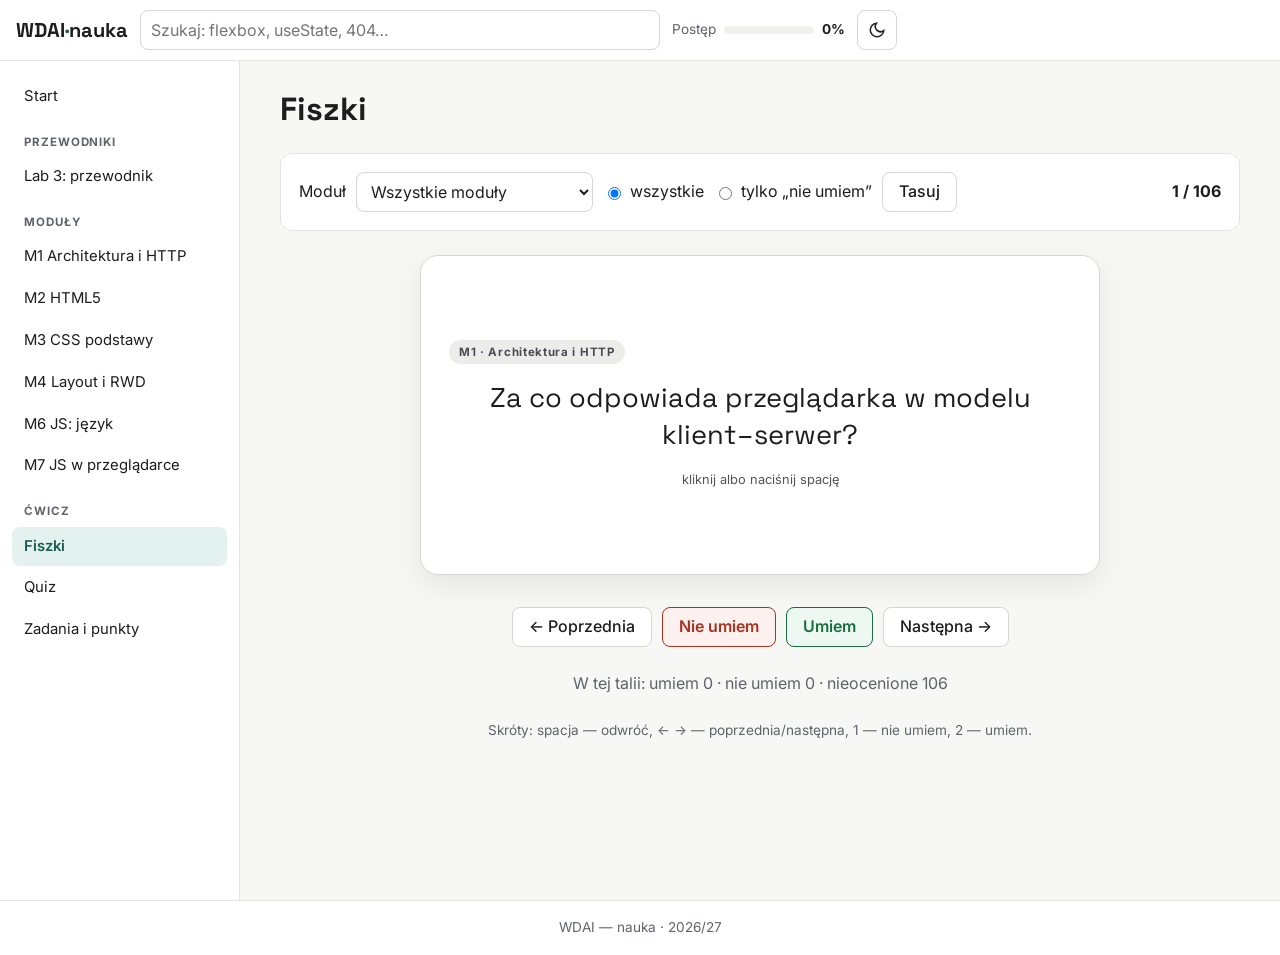
==== fiszki.html @ 5dace7bc "Aplikacja do nauki WDAI: lekcje HTML/CSS/JS, przewodnik Lab 3, fiszki, quiz, zadania Dokumentacja: P" ====
<!DOCTYPE html>
<html lang="pl">
  <head>
    <meta charset="UTF-8" />
    <meta name="viewport" content="width=device-width, initial-scale=1" />
    <title>Fiszki — WDAI nauka</title>
    <link rel="preconnect" href="https://fonts.googleapis.com" />
    <link rel="preconnect" href="https://fonts.gstatic.com" crossorigin />
    <link href="https://fonts.googleapis.com/css2?family=Inter:wght@400;500;600;700&family=JetBrains+Mono:wght@400;600&family=Space+Grotesk:wght@500;700&display=swap" rel="stylesheet" />
    <link rel="stylesheet" href="css/style.css" />
    <script src="js/core.js" defer></script>
    <script src="js/data/m1.js" defer></script>
    <script src="js/data/m2.js" defer></script>
    <script src="js/data/m3.js" defer></script>
    <script src="js/data/m4.js" defer></script>
    <script src="js/data/m6.js" defer></script>
    <script src="js/data/m7.js" defer></script>
    <script src="js/data/l3.js" defer></script>
    <script src="js/pages/fiszki.js" defer></script>
  </head>
  <body data-page="fiszki">
    <div class="page">
      <header class="site-header" id="site-header"></header>
      <nav class="site-nav" id="site-nav" aria-label="Główna nawigacja"></nav>
      <main class="site-main" id="main">
        <div class="container">
          <h1>Fiszki</h1>
          <form class="row card" id="filters" aria-label="Ustawienia fiszek">
            <label for="f-mod">Moduł</label>
            <select id="f-mod"></select>
            <fieldset class="row" style="border:0;margin:0;padding:0">
              <legend class="sr-only">Tryb</legend>
              <label class="row" style="gap:6px"><input type="radio" name="mode" value="all" checked> wszystkie</label>
              <label class="row" style="gap:6px"><input type="radio" name="mode" value="nie"> tylko „nie umiem”</label>
            </fieldset>
            <button type="button" class="btn" id="shuffle">Tasuj</button>
            <strong class="spacer" id="pos" aria-live="polite"></strong>
          </form>

          <div class="flash-wrap">
            <button class="flashcard" id="card" aria-live="polite">
              <div class="flash-face"><span class="tag" id="f-tag"></span><span class="q" id="f-q"></span><span class="flash-hint">kliknij albo naciśnij spację</span></div>
              <div class="flash-face flash-back"><span class="tag" style="background:rgba(255,255,255,.18);color:#fff">ODPOWIEDŹ</span><span class="q" id="f-a"></span></div>
            </button>
          </div>

          <div class="row" style="justify-content:center">
            <button class="btn" id="prev">← Poprzednia</button>
            <button class="btn btn-bad" id="no">Nie umiem</button>
            <button class="btn btn-ok" id="yes">Umiem</button>
            <button class="btn" id="next">Następna →</button>
          </div>
          <p class="muted" style="text-align:center" id="summary"></p>
          <p class="muted" style="text-align:center;font-size:.85rem">Skróty: spacja — odwróć, ← → — poprzednia/następna, 1 — nie umiem, 2 — umiem.</p>
        </div>
      </main>
      <footer class="site-footer">WDAI — nauka · 2026/27</footer>
    </div>
  </body>
</html>
---- css/style.css ----
/* =========================================================
   WDAI — nauka · wspólny arkusz stylów
   Mobile-first: style bazowe = telefon, @media rozszerza.
   ========================================================= */

/* ---------- 1. Zmienne (design tokens) ---------- */
:root {
  --bg: #f7f7f5;
  --surface: #ffffff;
  --surface-2: #f0f0ec;
  --border: #e4e4e0;
  --border-strong: #d6d6d2;
  --text: #1d1d1f;
  --muted: #5f636a;
  --accent: #1d5c54;
  --accent-text: #1d5c54;
  --accent-soft: #e3f1ef;
  --badge: #c2410c;
  --ok: #1a6e3e;
  --ok-soft: #eef8f2;
  --bad: #a8321f;
  --bad-soft: #fdf1ef;
  --tip: #eef7f6;

  --t-html: #b8361a;  --t-html-soft: #fbe9e4;
  --t-css: #2152c4;   --t-css-soft: #e3ebfd;
  --t-js: #8a6a00;    --t-js-soft: #fbf1d6;
  --t-react: #08698a; --t-react-soft: #e0f2f8;
  --t-server: #2f6b2d; --t-server-soft: #e6f3e4;
  --t-bs: #6a45a3;    --t-bs-soft: #efe8fa;
  --t-gen: #4a4d52;   --t-gen-soft: #ececea;

  /* kolory kodu (ciemny edytor w obu motywach) */
  --code-bg: #1b1d23;
  --code-text: #e6e6e6;
  --c-comment: #8b919c;
  --c-keyword: #c792ea;
  --c-string: #c3e88d;
  --c-number: #f78c6c;
  --c-tag: #f07178;
  --c-attr: #ffcb6b;
  --c-prop: #82aaff;
  --c-func: #82aaff;
  --c-punct: #89ddff;
  --c-selector: #ffcb6b;

  --radius: 12px;
  --radius-sm: 8px;
  --font: "Inter", system-ui, -apple-system, "Segoe UI", Roboto, sans-serif;
  --font-head: "Space Grotesk", "Inter", system-ui, sans-serif;
  --font-mono: "JetBrains Mono", ui-monospace, "Cascadia Code", Consolas, monospace;
  --shadow: 0 10px 30px rgba(0, 0, 0, 0.08);
}

[data-theme="dark"] {
  --bg: #15171c;
  --surface: #1e2128;
  --surface-2: #262a32;
  --border: #2e323b;
  --border-strong: #3a3f49;
  --text: #e8e8ea;
  --muted: #a3a8b1;
  --accent: #3fae9f;
  --accent-text: #6fd3c4;
  --accent-soft: #1d3330;
  --ok: #5bd18b;
  --ok-soft: #173326;
  --bad: #ff8a7d;
  --bad-soft: #3a1f1c;
  --tip: #1d2b2a;
  --t-html: #ff8f73;  --t-html-soft: #3a231d;
  --t-css: #8fb0ff;   --t-css-soft: #1e2840;
  --t-js: #f0c94a;    --t-js-soft: #352d14;
  --t-react: #61dafb; --t-react-soft: #16303a;
  --t-server: #8fd483; --t-server-soft: #1d3220;
  --t-bs: #b99cf0;    --t-bs-soft: #2b2340;
  --t-gen: #c4c7cc;   --t-gen-soft: #2b2e35;
  --code-bg: #111318;
  --shadow: 0 10px 30px rgba(0, 0, 0, 0.4);
}

/* ---------- 2. Reset i podstawy ---------- */
*, *::before, *::after { box-sizing: border-box; }

html { scroll-behavior: smooth; }
@media (prefers-reduced-motion: reduce) {
  html { scroll-behavior: auto; }
  *, *::before, *::after { transition: none !important; animation: none !important; }
}

body {
  margin: 0;
  background: var(--bg);
  color: var(--text);
  font-family: var(--font);
  font-size: 16px;
  line-height: 1.6;
}

h1, h2, h3, h4 { font-family: var(--font-head); line-height: 1.25; margin: 0; }
h1 { font-size: clamp(1.6rem, 3vw, 2rem); }
h2 { font-size: 1.35rem; }
h3 { font-size: 1.1rem; }
p { margin: 0; }
a { color: var(--accent-text); }
a:hover { text-decoration-thickness: 2px; }
img { max-width: 100%; height: auto; }
button, input, select, textarea { font: inherit; color: inherit; }
code { font-family: var(--font-mono); font-size: 0.88em; background: var(--surface-2); padding: 0.1em 0.35em; border-radius: 4px; }

.sr-only {
  position: absolute; width: 1px; height: 1px; overflow: hidden;
  clip: rect(0 0 0 0); white-space: nowrap;
}

:focus-visible { outline: 3px solid var(--accent); outline-offset: 2px; }

/* ---------- 3. Układ strony (Grid + mobile-first) ---------- */
.page {
  display: grid;
  grid-template-areas: "header" "main" "footer";
  grid-template-columns: minmax(0, 1fr);
  min-height: 100dvh;
}
.site-header { grid-area: header; }
.site-nav { grid-area: nav; }
.site-main { grid-area: main; }
.site-footer { grid-area: footer; }

@media (min-width: 1024px) {
  .page {
    grid-template-columns: 240px minmax(0, 1fr);
    grid-template-rows: auto 1fr auto;
    grid-template-areas:
      "header header"
      "nav    main"
      "footer footer";
  }
}

/* ---------- 4. Nagłówek ---------- */
.site-header {
  position: sticky; top: 0; z-index: 20;
  display: flex; align-items: center; gap: 12px;
  padding: 10px 16px;
  background: var(--surface);
  border-bottom: 1px solid var(--border);
}
.logo { font-family: var(--font-head); font-weight: 700; font-size: 1.25rem; color: var(--text); text-decoration: none; white-space: nowrap; }
.logo span { color: var(--accent-text); }

.search { position: relative; flex: 1; max-width: 520px; }
.search input {
  width: 100%; height: 40px; padding: 0 14px;
  border: 1px solid var(--border-strong); border-radius: var(--radius-sm);
  background: var(--bg);
}
.search-results {
  position: absolute; left: 0; right: 0; top: 46px;
  background: var(--surface); border: 1px solid var(--border); border-radius: var(--radius-sm);
  box-shadow: var(--shadow); list-style: none; margin: 0; padding: 6px; max-height: 60vh; overflow: auto;
}
.search-results a { display: block; padding: 8px 10px; border-radius: 6px; text-decoration: none; color: var(--text); }
.search-results a:hover, .search-results a:focus { background: var(--accent-soft); }
.search-results small { color: var(--muted); display: block; }

.icon-btn {
  width: 40px; height: 40px; flex: none;
  display: inline-flex; align-items: center; justify-content: center;
  border: 1px solid var(--border-strong); border-radius: var(--radius-sm);
  background: var(--surface); cursor: pointer;
}
.header-progress { display: none; align-items: center; gap: 8px; font-size: 0.85rem; color: var(--muted); }
.header-progress strong { color: var(--text); }
.menu-btn { display: inline-flex; }

@media (min-width: 768px) { .header-progress { display: flex; } }
@media (min-width: 1024px) { .menu-btn { display: none; } }

/* ---------- 5. Nawigacja ---------- */
.site-nav {
  display: none;
  background: var(--surface);
  border-right: 1px solid var(--border);
  padding: 16px 12px 24px;
}
.site-nav.open {
  display: block;
  position: fixed; inset: 61px 0 0 0; z-index: 15; overflow: auto;
}
@media (min-width: 1024px) {
  .site-nav { display: block; position: sticky; top: 61px; height: calc(100dvh - 61px); overflow: auto; }
}
.site-nav ul { list-style: none; margin: 0; padding: 0; display: flex; flex-direction: column; gap: 2px; }
.site-nav a {
  display: flex; justify-content: space-between; align-items: center; gap: 8px;
  padding: 8px 12px; border-radius: var(--radius-sm);
  color: var(--text); text-decoration: none; font-size: 0.93rem;
}
.site-nav a:hover { background: var(--surface-2); }
.site-nav a[aria-current="page"] { background: var(--accent-soft); color: var(--accent-text); font-weight: 600; }
.nav-label { padding: 14px 12px 4px; font-size: 0.72rem; font-weight: 700; letter-spacing: 0.08em; color: var(--muted); }
.done-mark { color: var(--ok); font-size: 0.85rem; }

/* ---------- 6. Treść ---------- */
.site-main { padding: 20px 16px 48px; min-width: 0; }
@media (min-width: 768px) { .site-main { padding: 28px 32px 64px; } }
.container { max-width: 960px; margin: 0 auto; display: flex; flex-direction: column; gap: 24px; }

.site-footer {
  padding: 16px; text-align: center; font-size: 0.85rem; color: var(--muted);
  border-top: 1px solid var(--border); background: var(--surface);
}

/* ---------- 7. Komponenty ---------- */
.card {
  background: var(--surface); border: 1px solid var(--border); border-radius: var(--radius);
  padding: 18px;
}
.grid-cards { display: grid; gap: 14px; grid-template-columns: repeat(auto-fill, minmax(220px, 1fr)); }

.module-card {
  display: flex; flex-direction: column; gap: 8px;
  text-decoration: none; color: var(--text);
  border-top: 4px solid var(--tc, var(--muted));
  transition: transform 0.15s ease, box-shadow 0.15s ease;
}
.module-card:hover { transform: translateY(-2px); box-shadow: var(--shadow); }
.module-card small { color: var(--tc); font-weight: 700; font-size: 0.75rem; letter-spacing: 0.04em; }

.tag {
  display: inline-block; align-self: flex-start; padding: 3px 10px; border-radius: 999px;
  font-size: 0.72rem; font-weight: 700; letter-spacing: 0.06em;
  background: var(--tcs, var(--surface-2)); color: var(--tc, var(--muted));
}
[data-tech="html"]   { --tc: var(--t-html);   --tcs: var(--t-html-soft); }
[data-tech="css"]    { --tc: var(--t-css);    --tcs: var(--t-css-soft); }
[data-tech="js"]     { --tc: var(--t-js);     --tcs: var(--t-js-soft); }
[data-tech="react"]  { --tc: var(--t-react);  --tcs: var(--t-react-soft); }
[data-tech="server"] { --tc: var(--t-server); --tcs: var(--t-server-soft); }
[data-tech="bs"]     { --tc: var(--t-bs);     --tcs: var(--t-bs-soft); }
[data-tech="gen"]    { --tc: var(--t-gen);    --tcs: var(--t-gen-soft); }

.bar { height: 8px; background: var(--surface-2); border-radius: 4px; overflow: hidden; }
.bar > span { display: block; height: 100%; background: var(--accent); border-radius: 4px; transition: width 0.3s ease; }

.btn {
  display: inline-flex; align-items: center; justify-content: center; gap: 6px;
  min-height: 40px; padding: 0 16px;
  border: 1px solid var(--border-strong); border-radius: var(--radius-sm);
  background: var(--surface); color: var(--text);
  text-decoration: none; cursor: pointer; font-weight: 500;
}
.btn:hover { background: var(--surface-2); }
.btn-primary { background: var(--accent); border-color: var(--accent); color: #fff; }
.btn-primary:hover { background: var(--accent); filter: brightness(1.1); }
[data-theme="dark"] .btn-primary { color: #0e1714; }
.btn-ok { background: var(--ok-soft); border-color: var(--ok); color: var(--ok); font-weight: 600; }
.btn-bad { background: var(--bad-soft); border-color: var(--bad); color: var(--bad); font-weight: 600; }
.btn-sm { min-height: 32px; padding: 0 10px; font-size: 0.85rem; }
.row { display: flex; flex-wrap: wrap; gap: 10px; align-items: center; }
.spacer { margin-left: auto; }
.muted { color: var(--muted); }

.hero {
  background: var(--accent); color: #fff; border-radius: 16px; padding: 24px;
  display: flex; flex-direction: column; gap: 14px;
}
[data-theme="dark"] .hero { background: #1d4d47; }
.hero .bar { background: rgba(255,255,255,0.25); max-width: 360px; }
.hero .bar > span { background: #fff; }
.hero .btn { align-self: flex-start; background: #fff; color: #1d5c54; border-color: #fff; font-weight: 600; }

.tip { background: var(--tip); border-radius: 10px; padding: 14px 16px; }
.tip strong { color: var(--accent-text); }
.warn { background: var(--bad-soft); border-radius: 10px; padding: 14px 16px; }

select, input[type="text"], input[type="search"], input[type="number"], input[type="date"], textarea {
  min-height: 40px; padding: 6px 10px;
  border: 1px solid var(--border-strong); border-radius: var(--radius-sm);
  background: var(--surface);
}

/* ---------- 8. Lekcja ---------- */
.lesson-layout { display: grid; gap: 24px; grid-template-columns: minmax(0, 1fr); }
@media (min-width: 1280px) {
  .lesson-layout { grid-template-columns: minmax(0, 1fr) 220px; }
  .toc { position: sticky; top: 80px; align-self: start; }
}
.toc { font-size: 0.9rem; display: flex; flex-direction: column; gap: 6px; }
.toc a { text-decoration: none; }
.toc ol { margin: 0; padding-left: 20px; display: flex; flex-direction: column; gap: 4px; }

.topic-list { list-style: none; margin: 0; padding: 0; display: grid; gap: 4px 20px; grid-template-columns: repeat(auto-fill, minmax(260px, 1fr)); }
.topic-list label { display: flex; gap: 8px; align-items: flex-start; cursor: pointer; }
.topic-list input { margin-top: 5px; accent-color: var(--accent); }
.topic-list a { color: var(--text); }

.topic { scroll-margin-top: 80px; display: flex; flex-direction: column; gap: 16px; padding-top: 8px; }
.topic + .topic { border-top: 1px solid var(--border); padding-top: 32px; }
.section-label { font-size: 0.72rem; font-weight: 700; letter-spacing: 0.1em; color: var(--muted); }
.theory p + p { margin-top: 10px; }
.theory ul { margin: 8px 0 0; padding-left: 20px; }
.theory li + li { margin-top: 4px; }

/* blok składni: kod + legenda */
.syntax { border: 1px solid var(--border); border-radius: var(--radius); overflow: hidden; background: var(--surface); }
.syntax-head { display: flex; align-items: center; gap: 10px; padding: 8px 12px; border-bottom: 1px solid var(--border); font-size: 0.9rem; }
.syntax-head .lang { font-family: var(--font-mono); font-size: 0.75rem; color: var(--muted); text-transform: uppercase; }
.syntax-body { display: grid; grid-template-columns: minmax(0, 1fr); }
@media (min-width: 1500px) { .syntax-body.has-legend { grid-template-columns: minmax(0, 1.6fr) minmax(0, 1fr); } }
.syntax-body.has-legend .legend { border-top: 1px solid var(--border); }
@media (min-width: 1500px) { .syntax-body.has-legend .legend { border-top: 0; } }
.legend { margin: 0; padding: 12px; display: flex; flex-direction: column; gap: 4px; font-size: 0.9rem; line-height: 1.45; }
.legend div { display: flex; gap: 10px; padding: 6px 8px; border-radius: 8px; }
.legend div:hover, .legend div.active { background: var(--t-react-soft); }
.legend dt { flex: none; }
.legend dd { margin: 0; }
.mk {
  display: inline-flex; align-items: center; justify-content: center;
  width: 20px; height: 20px; border-radius: 50%;
  background: #0a7ea4; color: #fff; font: 700 0.7rem var(--font);
}
.syntax-explain { padding: 10px 14px; border-top: 1px solid var(--border); font-size: 0.93rem; }

/* kod */
pre.code, .pg-editor-wrap {
  color-scheme: dark;                 /* ciemne paski przewijania */
  font-variant-ligatures: none;       /* => pokazuj jako dwa znaki, nie strzałkę */
}
pre.code {
  margin: 0; padding: 16px; overflow-x: auto;
  background: var(--code-bg); color: var(--code-text);
  font-family: var(--font-mono); font-size: 0.86rem; line-height: 1.75; tab-size: 2;
}
pre.code code { background: none; padding: 0; font-size: inherit; color: inherit; }
.tok-comment { color: var(--c-comment); font-style: italic; }
.tok-keyword { color: var(--c-keyword); }
.tok-string { color: var(--c-string); }
.tok-number { color: var(--c-number); }
.tok-tag { color: var(--c-tag); }
.tok-attr { color: var(--c-attr); }
.tok-prop { color: var(--c-prop); }
.tok-func { color: var(--c-func); }
.tok-punct { color: var(--c-punct); }
.tok-selector { color: var(--c-selector); }
.tok-marker { color: #fff; background: #0a7ea4; border-radius: 4px; padding: 0 3px; font-style: normal; transition: background 0.15s; }
.tok-marker.flash { background: #c2410c; outline: 2px solid #fff; }

/* częste błędy */
.mistake { display: grid; gap: 10px; grid-template-columns: minmax(0, 1fr); }
@media (min-width: 768px) { .mistake { grid-template-columns: repeat(2, minmax(0, 1fr)); } }
.mistake > div { border-radius: 10px; padding: 12px 14px; display: flex; flex-direction: column; gap: 6px; min-width: 0; }
.mistake .bad { background: var(--bad-soft); border: 1px solid var(--bad); }
.mistake .good { background: var(--ok-soft); border: 1px solid var(--ok); }
.mistake strong { font-size: 0.85rem; }
.mistake .bad strong { color: var(--bad); }
.mistake .good strong { color: var(--ok); }
.mistake pre.code { border-radius: 8px; padding: 10px 12px; font-size: 0.8rem; }

/* piaskownica */
.playground { border: 1px solid var(--border-strong); border-radius: var(--radius); overflow: hidden; background: var(--surface); }
.pg-tabs { display: flex; gap: 4px; padding: 8px; border-bottom: 1px solid var(--border); flex-wrap: wrap; align-items: center; }
.pg-tabs [role="tab"] { min-height: 32px; padding: 0 12px; border: 1px solid var(--border-strong); border-radius: 8px; background: var(--surface); cursor: pointer; font-size: 0.85rem; }
.pg-tabs [role="tab"][aria-selected="true"] { background: var(--accent); border-color: var(--accent); color: #fff; font-weight: 600; }
.pg-body { display: grid; grid-template-columns: minmax(0, 1fr); }
@media (min-width: 900px) { .pg-body { grid-template-columns: repeat(2, minmax(0, 1fr)); } }
/* edytor z kolorowaniem: przezroczysty textarea nad pokolorowanym <pre> */
.pg-editor-wrap { position: relative; min-height: 320px; background: var(--code-bg); }
.pg-editor-wrap .pg-hl,
.pg-editor-wrap .pg-editor {
  position: absolute; inset: 0; margin: 0; border: 0; border-radius: 0;
  padding: 14px; overflow: auto; white-space: pre; tab-size: 2;
  font-family: var(--font-mono); font-size: 0.85rem; line-height: 1.7; letter-spacing: 0;
}
.pg-editor-wrap .pg-hl { pointer-events: none; }
.pg-editor {
  resize: none; background: transparent; color: transparent; caret-color: #fff;
  -webkit-text-fill-color: transparent;
}
.pg-editor::selection { background: rgba(130, 170, 255, 0.35); }
.pg-editor:focus-visible { outline: 3px solid var(--accent); outline-offset: -3px; }
.pg-preview { display: flex; flex-direction: column; min-height: 260px; border-left: 1px solid var(--border); }
.pg-preview iframe { flex: 1; width: 100%; border: none; background: #fff; min-height: 240px; }
.pg-console { margin: 0; max-height: 120px; overflow: auto; padding: 8px 12px; font: 0.78rem var(--font-mono); background: var(--surface-2); border-top: 1px solid var(--border); white-space: pre-wrap; }
.pg-console:empty { display: none; }
[data-pg] { min-height: 380px; }   /* rezerwacja miejsca: strona nie skacze przy ładowaniu */
.pg-task { padding: 12px 14px; border-top: 1px solid var(--border); display: flex; flex-direction: column; gap: 8px; }
details summary { cursor: pointer; font-weight: 600; }
details > *:not(summary) { margin-top: 8px; }

.lesson-nav { display: flex; flex-wrap: wrap; gap: 10px; border-top: 1px solid var(--border); padding-top: 18px; }

/* ---------- 9. Fiszki ---------- */
.flash-wrap { perspective: 1200px; width: 100%; max-width: 680px; margin: 0 auto; }
.flashcard {
  position: relative; width: 100%; height: 320px; border: none; padding: 0; background: none; cursor: pointer;
  transform-style: preserve-3d; transition: transform 0.5s ease;
}
.flashcard.flipped { transform: rotateY(180deg); }
.flash-face {
  position: absolute; inset: 0; backface-visibility: hidden;
  display: flex; flex-direction: column; align-items: center; justify-content: center; gap: 16px;
  padding: 28px; border-radius: 18px; border: 1px solid var(--border-strong);
  background: var(--surface); box-shadow: var(--shadow); text-align: center;
}
.flash-face .q { font-family: var(--font-head); font-size: clamp(1.2rem, 2.6vw, 1.7rem); line-height: 1.35; }
.flash-back { transform: rotateY(180deg); background: var(--accent); color: #fff; }
[data-theme="dark"] .flash-back { background: #1d4d47; }
.flash-back code { background: rgba(255,255,255,0.15); color: #fff; }
.flash-hint { font-size: 0.8rem; opacity: 0.75; }

/* ---------- 10. Quiz ---------- */
.options { display: flex; flex-direction: column; gap: 10px; }
.option {
  text-align: left; min-height: 52px; padding: 10px 16px;
  border: 1px solid var(--border-strong); border-radius: 10px; background: var(--surface); cursor: pointer;
  display: flex; justify-content: space-between; gap: 10px; align-items: center;
}
.option:hover:not(:disabled) { border-color: var(--accent); }
.option:disabled { cursor: default; }
.option.correct { border: 2px solid var(--ok); background: var(--ok-soft); color: var(--ok); font-weight: 600; }
.option.wrong { border: 2px solid var(--bad); background: var(--bad-soft); color: var(--bad); font-weight: 600; }

/* ---------- 11. Plan (oś czasu) ---------- */
.timeline { list-style: none; margin: 0; padding: 0; }
.timeline > li { position: relative; padding: 0 0 24px 32px; border-left: 2px solid var(--border-strong); margin-left: 8px; }
.timeline > li:last-child { border-left-color: transparent; }
.timeline > li::before {
  content: ""; position: absolute; left: -9px; top: 4px;
  width: 16px; height: 16px; border-radius: 50%;
  background: var(--surface); border: 2px solid var(--muted);
}
.timeline > li.done::before { background: var(--ok); border-color: var(--ok); }
.timeline > li.current::before { border: 4px solid var(--accent); }
.status { font-size: 0.72rem; font-weight: 700; padding: 3px 10px; border-radius: 999px; background: var(--surface-2); color: var(--muted); }
.status.done { background: var(--ok-soft); color: var(--ok); }
.status.current { background: var(--accent-soft); color: var(--accent-text); }

/* ---------- 12. Zadania ---------- */
.task-group { background: var(--surface); border: 1px solid var(--border); border-radius: var(--radius); padding: 14px 18px; }
.task-group summary { display: flex; gap: 10px; align-items: center; list-style: none; }
.task-group summary::-webkit-details-marker { display: none; }
.task-group summary::before { content: "▸"; transition: transform 0.2s; }
.task-group[open] summary::before { transform: rotate(90deg); }
.task-item { display: flex; gap: 12px; align-items: flex-start; padding: 10px 0; border-top: 1px solid var(--border); }
.task-item label { flex: 1; display: flex; gap: 8px; align-items: flex-start; cursor: pointer; }
.task-item input { margin-top: 5px; accent-color: var(--accent); }
.task-item .pts { font-weight: 600; white-space: nowrap; }

/* ---------- 13. Narzędzia ---------- */
.spec-boxes { display: grid; grid-template-columns: repeat(3, minmax(0, 1fr)); gap: 10px; text-align: center; }
.spec-boxes div { border: 1px solid var(--border); border-radius: 10px; padding: 12px; }
.spec-boxes strong { font-size: 2rem; font-family: var(--font-head); display: block; }
.box-vis { display: flex; justify-content: center; padding: 16px 0; overflow-x: auto; }
.box-layer { border: 2px dashed; padding: 14px; border-radius: 6px; text-align: center; font-size: 0.75rem; }
.box-margin { border-color: #f4a261; background: rgba(244,162,97,0.12); }
.box-border { border-color: #e9c46a; border-style: solid; background: rgba(233,196,106,0.15); }
.box-padding { border-color: #2a9d8f; background: rgba(42,157,143,0.15); }
.box-content { border-color: #457b9d; border-style: solid; background: rgba(69,123,157,0.2); padding: 18px 26px; }

.form-grid { display: grid; gap: 12px; grid-template-columns: repeat(auto-fill, minmax(160px, 1fr)); }
.form-grid label { display: flex; flex-direction: column; gap: 4px; font-size: 0.9rem; }
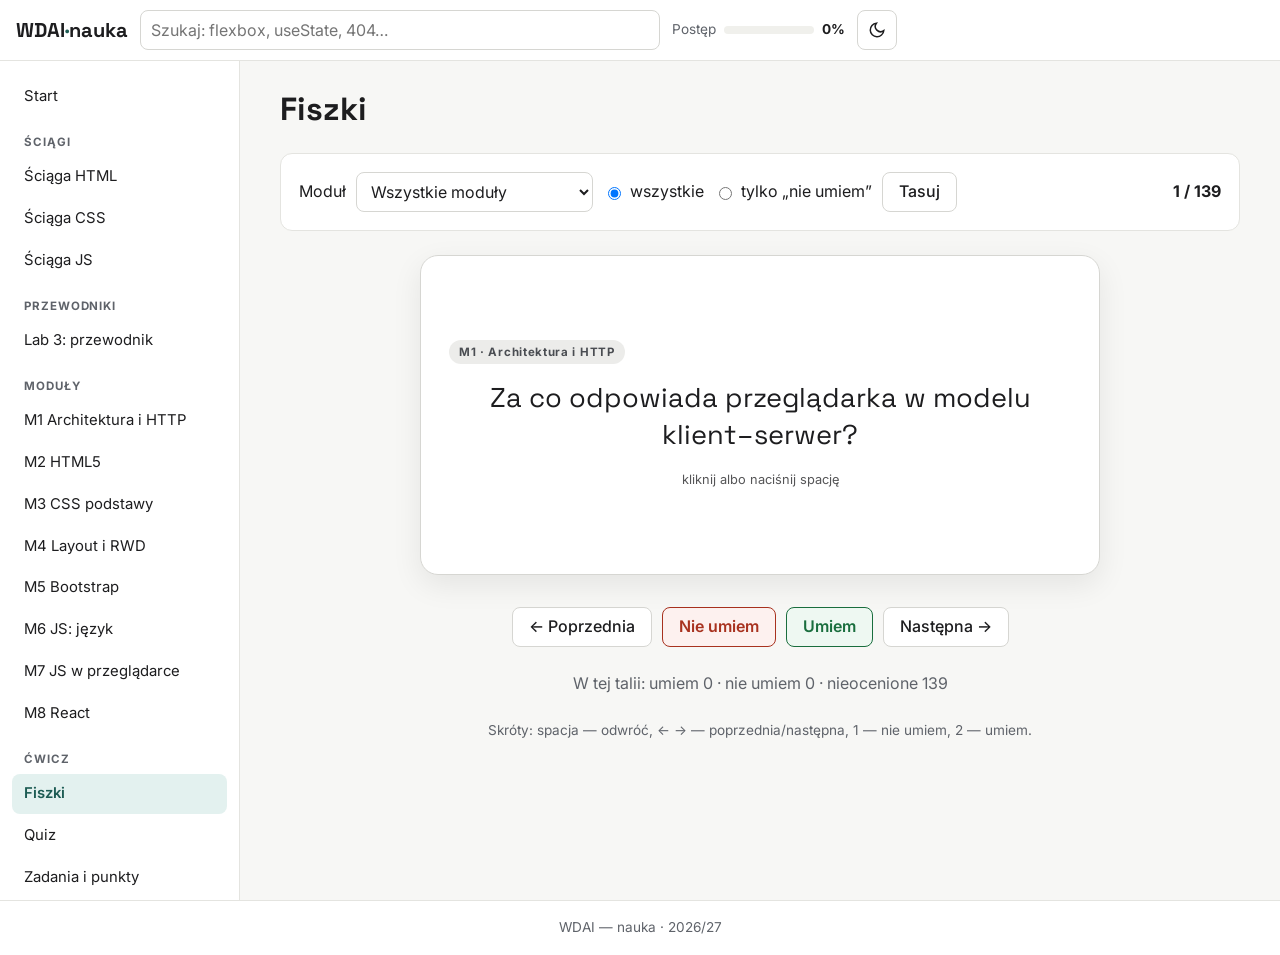
==== commit 2a3f5fd5: "Ściąga JS, moduły React i Bootstrap, polskie podpowiedzi CSS - sciaga-js.html: 72 pozycje, cele „Jak" ====
--- a/fiszki.html
+++ b/fiszki.html
@@ -13,8 +13,10 @@
     <script src="js/data/m2.js" defer></script>
     <script src="js/data/m3.js" defer></script>
     <script src="js/data/m4.js" defer></script>
+    <script src="js/data/m5.js" defer></script>
     <script src="js/data/m6.js" defer></script>
     <script src="js/data/m7.js" defer></script>
+    <script src="js/data/m8.js" defer></script>
     <script src="js/data/l3.js" defer></script>
     <script src="js/pages/fiszki.js" defer></script>
   </head>
--- a/css/style.css
+++ b/css/style.css
@@ -290,6 +290,25 @@
 .toc { font-size: 0.9rem; display: flex; flex-direction: column; gap: 6px; }
 .toc a { text-decoration: none; }
 .toc ol { margin: 0; padding-left: 20px; display: flex; flex-direction: column; gap: 4px; }
+.toc details > ol { margin-top: 8px; }
+.toc summary {
+  list-style: none; display: flex; align-items: center; justify-content: space-between; gap: 8px;
+  font-weight: 700; padding: 4px 0;
+}
+.toc summary::-webkit-details-marker { display: none; }
+.toc summary::after { content: "▾"; color: var(--muted); transition: transform 0.2s ease; }
+.toc details:not([open]) summary::after { transform: rotate(-90deg); }
+
+/* zwinięty spis: kolumna kurczy się do przycisku, treść lekcji dostaje miejsce */
+@media (min-width: 1280px) {
+  .lesson-layout:has(#toc-details:not([open])) { grid-template-columns: minmax(0, 1fr) auto; }
+}
+.toc details:not([open]) summary {
+  padding: 6px 12px; border: 1px solid var(--border-strong); border-radius: var(--radius-sm);
+  background: var(--surface); font-size: 0.85rem; white-space: nowrap; cursor: pointer;
+}
+/* gdy spis jest zwinięty, kontener lekcji może być szerszy */
+.container:has(#toc-details:not([open])) { max-width: 1180px; }
 
 .topic-list { list-style: none; margin: 0; padding: 0; display: grid; gap: 4px 20px; grid-template-columns: repeat(auto-fill, minmax(260px, 1fr)); }
 .topic-list label { display: flex; gap: 8px; align-items: flex-start; cursor: pointer; }
@@ -461,3 +480,100 @@
 
 .form-grid { display: grid; gap: 12px; grid-template-columns: repeat(auto-fill, minmax(160px, 1fr)); }
 .form-grid label { display: flex; flex-direction: column; gap: 4px; font-size: 0.9rem; }
+
+/* ---------- 14. Ściąga ---------- */
+[hidden] { display: none !important; }
+
+.chip {
+  display: inline-flex; align-items: center; min-height: 32px; padding: 0 12px;
+  border: 1px solid var(--border-strong); border-radius: 999px;
+  background: var(--surface); color: var(--text); font-size: 0.85rem; text-decoration: none; cursor: pointer;
+}
+.chip:hover { background: var(--surface-2); }
+.chip[aria-pressed="true"] { background: var(--accent); border-color: var(--accent); color: #fff; font-weight: 600; }
+[data-theme="dark"] .chip[aria-pressed="true"] { color: #0e1714; }
+
+.ref-toolbar { display: flex; flex-direction: column; gap: 12px; }
+.ref-cats { gap: 6px; }
+
+.ref-cat { scroll-margin-top: 80px; }
+.ref-items { display: flex; flex-direction: column; gap: 12px; }
+.ref-item {
+  display: grid; gap: 14px; grid-template-columns: minmax(0, 1fr);
+  scroll-margin-top: 80px;
+}
+@media (min-width: 900px) { .ref-item { grid-template-columns: minmax(0, 1fr) minmax(0, 1.1fr); } }
+.ref-info { display: flex; flex-direction: column; gap: 8px; min-width: 0; }
+.ref-tag { font-size: 1.05rem; }
+.ref-tag code { font-size: 1rem; background: var(--t-html-soft); color: var(--t-html); padding: 2px 8px; }
+.ref-attrs { font-size: 0.9rem; display: flex; flex-wrap: wrap; gap: 4px; align-items: center; }
+.ref-code { display: flex; flex-direction: column; gap: 8px; min-width: 0; }
+.ref-code pre.code { font-size: 0.8rem; padding: 12px; }
+.ref-preview { border: 1px solid var(--border); border-radius: 8px; padding: 6px 10px; font-size: 0.9rem; }
+.ref-preview iframe { width: 100%; min-height: 160px; border: 1px solid var(--border); border-radius: 6px; background: #fff; resize: vertical; }
+
+.kind { font-size: 0.7rem; font-weight: 700; letter-spacing: 0.04em; padding: 2px 8px; border-radius: 999px; background: var(--surface-2); color: var(--muted); white-space: nowrap; }
+.kind-blok { background: var(--t-css-soft); color: var(--t-css); }
+.kind-linia { background: var(--t-js-soft); color: var(--t-js); }
+.kind-pusty { background: var(--t-bs-soft); color: var(--t-bs); }
+.kind-head { background: var(--t-gen-soft); color: var(--t-gen); }
+.kind-atrybut { background: var(--t-server-soft); color: var(--t-server); }
+
+/* przełącznik ściąg HTML | CSS */
+.switch {
+  display: inline-flex; align-self: flex-start; padding: 4px; gap: 4px;
+  background: var(--surface-2); border: 1px solid var(--border); border-radius: 999px;
+}
+.switch a {
+  min-width: 80px; padding: 6px 18px; border-radius: 999px; text-align: center;
+  text-decoration: none; color: var(--muted); font-weight: 600;
+}
+.switch a:hover { color: var(--text); }
+.switch a[aria-current="page"] { background: var(--surface); color: var(--text); box-shadow: 0 1px 4px rgb(0 0 0 / 12%); }
+
+.ref-css .ref-tag code { background: var(--t-css-soft); color: var(--t-css); }
+.ref-html summary, .ref-html { font-size: 0.85rem; }
+.ref-html { padding: 6px 12px; border-top: 1px solid var(--border); }
+.kind-selektor { background: var(--t-js-soft); color: var(--t-js); }
+.kind-wlasciwosc { background: var(--t-css-soft); color: var(--t-css); }
+.kind-wartosc { background: var(--t-bs-soft); color: var(--t-bs); }
+.kind-regula { background: var(--t-server-soft); color: var(--t-server); }
+.kind-jednostka { background: var(--t-html-soft); color: var(--t-html); }
+.ref-label { font-size: 0.85rem; min-width: 84px; }
+.chip-link { border-style: dashed; }
+
+/* ---------- 15. Podpowiedzi w edytorze ---------- */
+.ac-list {
+  position: absolute; z-index: 30; margin: 0; padding: 4px; list-style: none;
+  min-width: 260px; max-width: min(420px, 90%); max-height: 240px; overflow: auto;
+  background: #23262e; color: #e6e6e6; border: 1px solid #3a3f49; border-radius: 8px;
+  box-shadow: 0 10px 30px rgb(0 0 0 / 40%); font: 0.8rem var(--font);
+}
+.ac-list li {
+  display: grid; grid-template-columns: auto 1fr; gap: 0 10px; align-items: baseline;
+  padding: 5px 8px; border-radius: 6px; cursor: pointer;
+}
+.ac-list li[aria-selected="true"] { background: #1d5c54; }
+.ac-list code { background: none; padding: 0; color: #fff; font-size: 0.85rem; }
+.ac-kind { justify-self: end; color: #9aa0aa; font-size: 0.7rem; }
+.ac-desc { grid-column: 1 / -1; color: #b9bec7; font-size: 0.75rem; }
+.pg-hints input { accent-color: var(--accent); }
+
+/* „Jak zrobić…?” w ściądze CSS */
+#goals-details > summary { cursor: pointer; list-style: none; margin-bottom: 12px; }
+#goals-details > summary::-webkit-details-marker { display: none; }
+#goals-details > summary::before { content: "▾ "; color: var(--muted); }
+#goals-details:not([open]) > summary::before { content: "▸ "; }
+.goals { display: grid; gap: 12px; grid-template-columns: repeat(auto-fill, minmax(260px, 1fr)); }
+.goal { display: flex; flex-direction: column; gap: 8px; padding: 14px; }
+.goal h3 { font-size: 1rem; }
+.goal pre.code { font-size: 0.78rem; padding: 10px 12px; border-radius: 8px; flex: 1; }
+.goal-see { font-size: 0.85rem; display: flex; flex-wrap: wrap; gap: 6px; align-items: center; }
+.goal-see a { text-decoration: none; }
+.flash-item { outline: 3px solid var(--accent); outline-offset: 3px; transition: outline-color 1s; }
+
+/* ściąga JS */
+.ref-js .ref-tag code { background: var(--t-js-soft); color: var(--t-js); }
+.kind-skladnia { background: var(--t-js-soft); color: var(--t-js); }
+.kind-metoda { background: var(--t-css-soft); color: var(--t-css); }
+.kind-globalne { background: var(--t-server-soft); color: var(--t-server); }
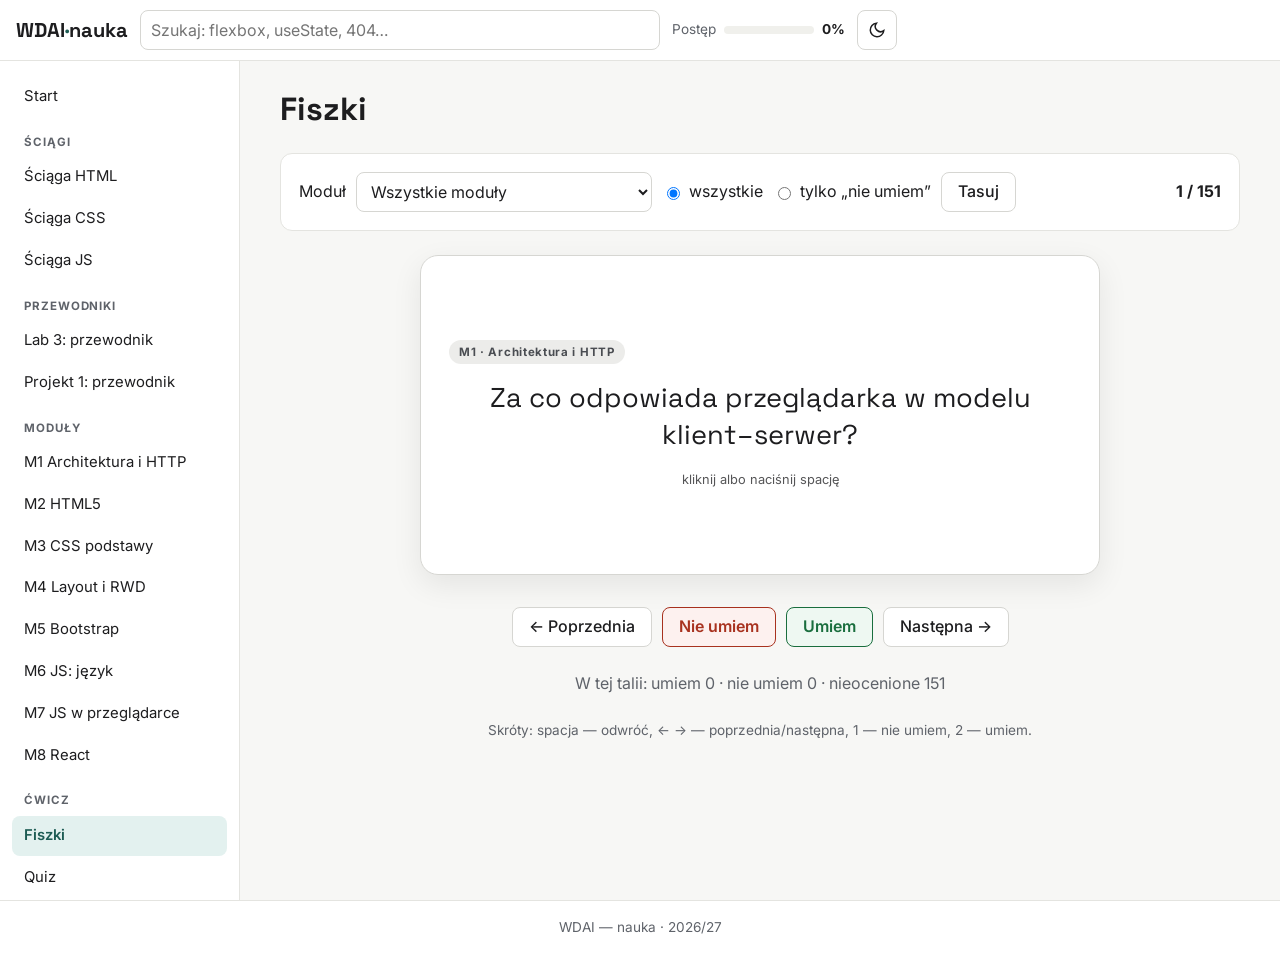
==== commit 8eaaed51: "Przewodnik po Projekcie 1 krok po kroku - 11 kroków: każde wymaganie z PDF z punktacją, składnią, sz" ====
--- a/fiszki.html
+++ b/fiszki.html
@@ -18,6 +18,7 @@
     <script src="js/data/m7.js" defer></script>
     <script src="js/data/m8.js" defer></script>
     <script src="js/data/l3.js" defer></script>
+    <script src="js/data/p1.js" defer></script>
     <script src="js/pages/fiszki.js" defer></script>
   </head>
   <body data-page="fiszki">
